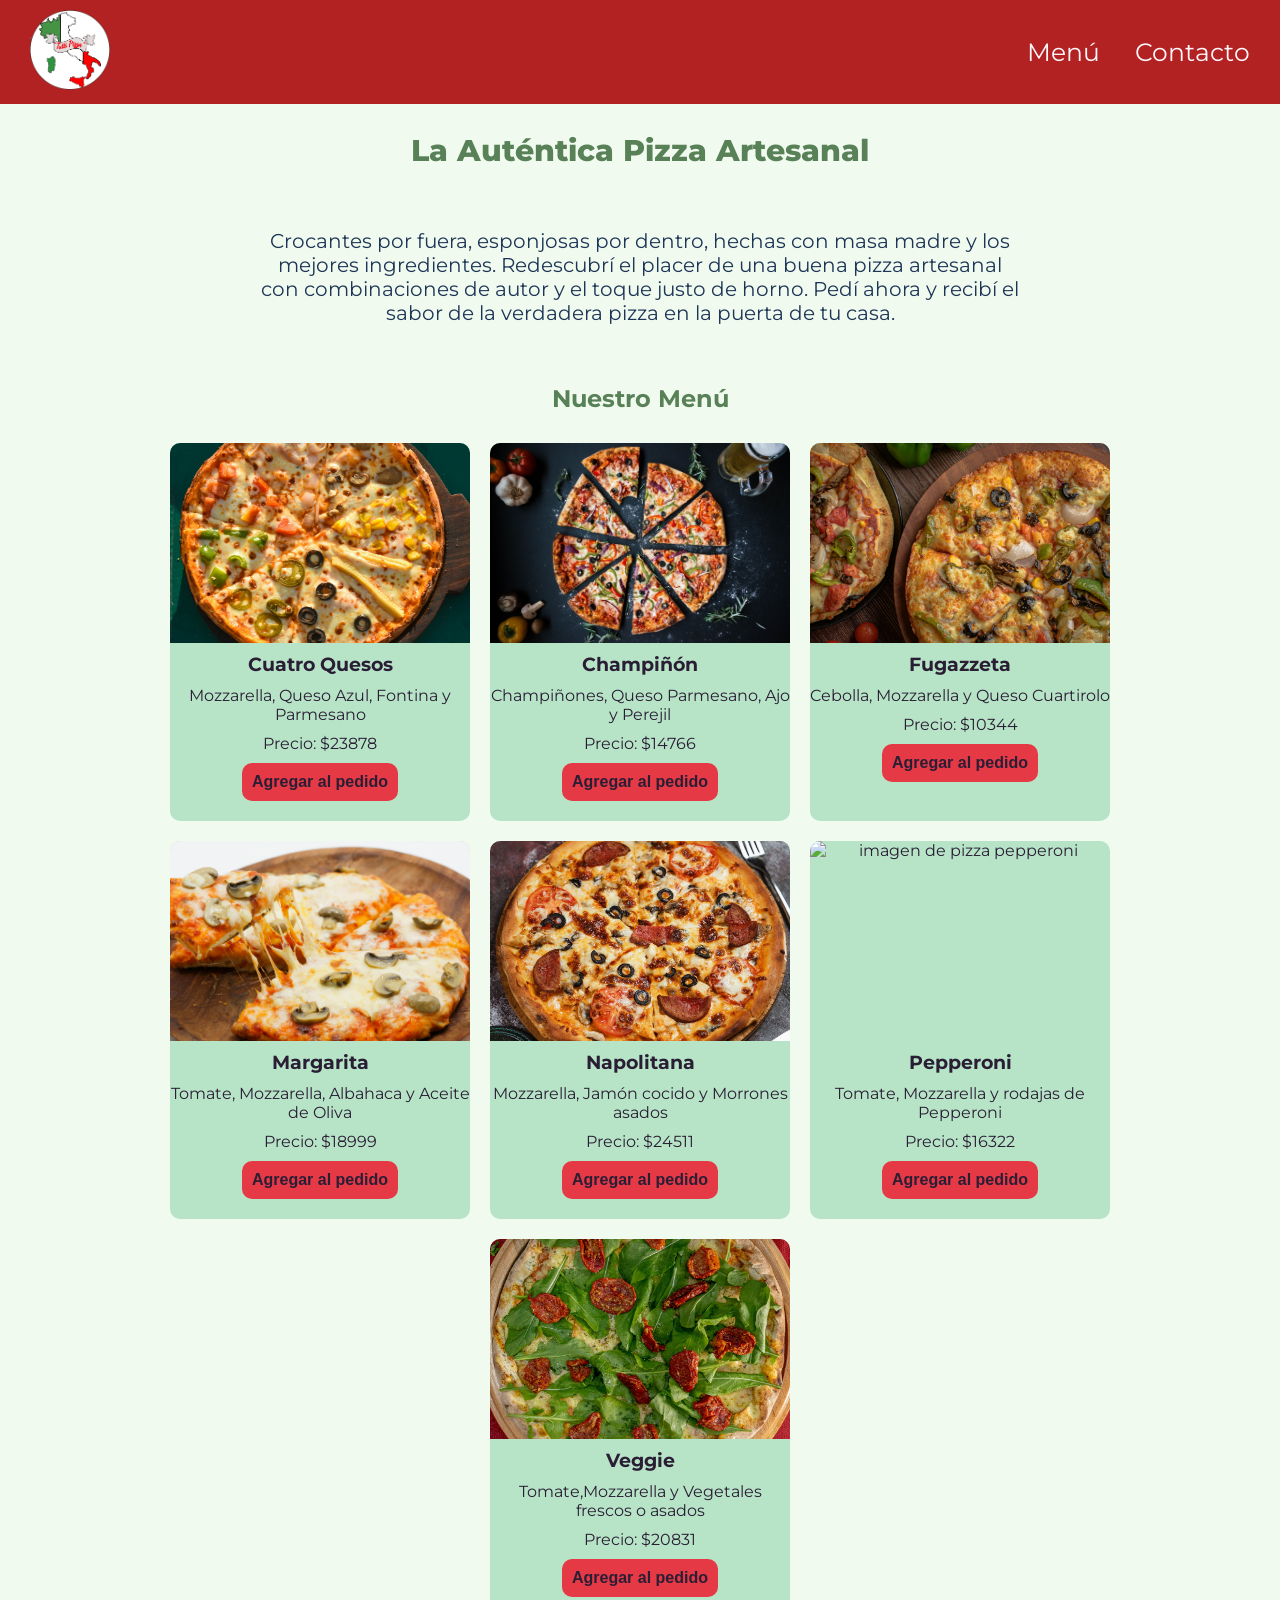
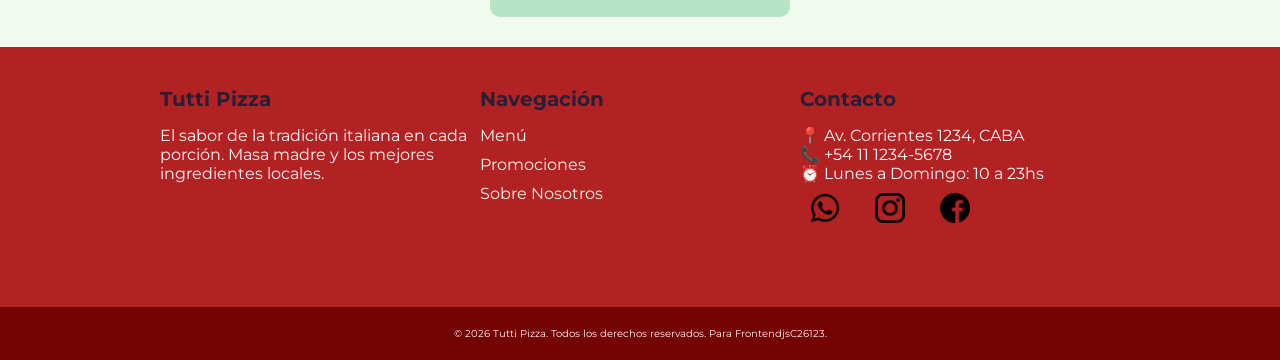
==== index.html @ c7ab47f5 "para preentrega" ====
<!doctype html>
<html lang="en">
  <head>
    <meta charset="UTF-8" />
    <meta name="viewport" content="width=device-width, initial-scale=1.0" />
    <link
      href="https://fonts.googleapis.com/css2?family=Montserrat:wght@700&family=Open+Sans&display=swap"
      rel="stylesheet"
    />
    <link rel="stylesheet" href="./css/styles.css" />
    <title>Document</title>
  </head>
  <body>
    <header>
      <div class="div-logo">
        <a class="logo" href="./index.html">
        <img src="./img/mapa5.png" alt="imagen de logo">
        </a>
      </div>

      <nav class="header-nav">
        <ul>
          <li>
            <a href="./index.html">Menú</a>
          </li>
          <li>
            <a href="./pages/contacto.html">Contacto</a>
          </li>
        </ul>
      </nav>
    </header>
    <main>
      <h1 class="titulo-home text-secondary">La Auténtica Pizza Artesanal</h1>
      <p class="parrafo">
        Crocantes por fuera, esponjosas por dentro, hechas con masa madre y los mejores ingredientes.
        Redescubrí el placer de una buena pizza artesanal 
        con combinaciones de autor y el toque justo de horno. 
        Pedí ahora y recibí el sabor de la verdadera pizza en la puerta de tu casa.
      </p>

      <section>
        <h2 class="titulo-productos">Nuestro Menú</h2>
        <div class="contenedor-tarjetas">
          <article class="card text-dark">
            <img src="./img/Cuatro Quesos.jpg" alt="imagen de pizza cuatro quesos" />
            <h3>Cuatro Quesos</h3>
            <p>Mozzarella, Queso Azul, Fontina y Parmesano</p>
            <p>Precio: $23878</p>
            <button class="btn bg-secondary text-dark">
              Agregar al pedido
            </button>
          </article>

          <article class="card">
            <img src="./img/Champiñón.jpg" alt="imagen de pizza de champiñón" />
            <h3>Champiñón</h3>
            <p>Champiñones, Queso Parmesano, Ajo y Perejil</p>
            <p>Precio: $14766</p>
            <button class="btn bg-secondary text-dark">
              Agregar al pedido
            </button>
          </article>

          <article class="card">
            <img src="./img/Fugazzeta.jpg" alt="imagen de pizza fugazzeta" />
            <h3>Fugazzeta</h3>
            <p>Cebolla, Mozzarella y Queso Cuartirolo</p>
            <p>Precio: $10344</p>
            <button class="btn bg-secondary text-dark">
              Agregar al pedido
            </button>
          </article>

          <article class="card">
            <img src="./img/Margarita.jpg" alt="imagen de pizza margarita" />
            <h3>Margarita</h3>
            <p>Tomate, Mozzarella, Albahaca y Aceite de Oliva</p>
            <p>Precio: $18999</p>
            <button class="btn bg-secondary text-dark">
              Agregar al pedido
            </button>
          </article>

          <article class="card">
            <img src="./img/Napolitana.jpg" alt="imagen de pizza napolitana" />
            <h3>Napolitana</h3>
            <p>Mozzarella, Jamón cocido y Morrones asados</p>
            <p>Precio: $24511</p>
            <button class="btn bg-secondary text-dark">
              Agregar al pedido
            </button>
          </article>

          <article class="card">
            <img src="./img/Pepperoni.jpg" alt="imagen de pizza pepperoni" />
            <h3>Pepperoni</h3>
            <p>Tomate, Mozzarella y rodajas de Pepperoni</p>
            <p>Precio: $16322</p>
            <button class="btn bg-secondary text-dark">
              Agregar al pedido
            </button>
          </article>
          
          <article class="card">
            <img src="./img/Veggie.jpg" alt="imagen de pizza veggie" />
            <h3>Veggie</h3>
            <p>Tomate,Mozzarella y Vegetales frescos o asados</p>
            <p>Precio: $20831</p>
            <button class="btn bg-secondary text-dark">
              Agregar al pedido
            </button>
          </article>


        </div>
      </section>
    </main>
    <footer>
      <div class="footer-container">
        <!-- Columna 1: Branding -->
          <div class="footer-column">
            <h3>Tutti Pizza</h3>
            <p>El sabor de la tradición italiana en cada porción. Masa madre y los mejores ingredientes locales.</p>
          </div>
        
        <!-- Columna 2: Enlaces Rápidos -->
          <div class="footer-column">
            <h4>Navegación</h4>
            <ul>
                <li><a href="#">Menú</a></li>
                <li><a href="#">Promociones</a></li>
                <li><a href="#">Sobre Nosotros</a></li>
            </ul>
        </div>
        
        <!-- Columna 3: Contacto -->
          <div class="footer-column">
            <h4>Contacto</h4>
              <p>📍 Av. Corrientes 1234, CABA</p>
              <p>📞 +54 11 1234-5678</p>
              <p>⏰ Lunes a Domingo: 10 a 23hs</p>
              <nav>
                <ul class="footer-list">
                  <li><img src="./img/whatsapp2.png" alt="logo de whatsapp" /></li>
                  <li><img src="./img/logotipo-de-instagram.png" alt="logo de logotipo-de-instagram" /></li>
                  <li><img src="./img/facebook.png" alt="logo de facebook" /></li>
                </ul>
              </nav>
          </div>
      </div>
      <div class="footer-bar">
        <p>&copy; 2026 Tutti Pizza. Todos los derechos reservados. Para FrontendjsC26123.</p>
      </div>
    </footer>
  </body>
</html>
---- css/styles.css ----
* {
  margin: 0;
  padding: 0;
  box-sizing: border-box;
}

html {
  font-size: 62.5%;
}

body {
  font-family: "Montserrat", sans-serif;
  font-size: 1.6rem;
  background: #F1FAEE;
  color: #1D3557;

  /* Lo nuevo */
  display: flex;
  flex-direction: column;
  height: 100vh;
}

main {
  width: 80%;
  margin: auto;
  padding-bottom: 3rem;

  /* Propiedad "flex" agrupa las 3 cosas: grow, shrink y basis */
  /* equivale a: flex: 1 1 0
  Puede crecer, puede achicarse, arranca sin tamaño base (0) */
  flex: 1;

  display: flex;
  flex-direction: column;
  align-items: center;
}

h1 {
  font-size: 3rem;
  font-weight: 800;
  line-height: 1.15;
  margin: 3rem 0;
}

h2 {
  color: #588157;
  font-size: 2.4rem;
  font-weight: 700;
  line-height: 1.2;
  text-align: center;
  margin: 3rem 0;
}

.btn {
  border: none;
  font-size: 1.6rem;
  font-weight: bold;
  padding: 1rem;
  border-radius: 1rem;
}

header
 {
  background:  #b22222;
  color: #fff7fb;
  width: 100%;

  display: flex;
  justify-content: space-between;
  align-items: center;
}

.logo img {
    height: 80px; /* Ajusta la altura según qué tan grande quieras el logo */
    width: auto;  /* Mantiene la proporción original para que no se deforme */
    display: block; /* Elimina espacios vacíos accidentales debajo de la imagen */
}

/* Opcional: Centrar el logo dentro del div si es necesario */


.div-logo {
  margin-left: 2rem;
  font-weight: bold;
}

.logo,
.header-nav ul li a {
  text-decoration: none;
  font-size: 2.5rem;
  color: inherit;
  display: inline-block;
  padding: 1rem;
}
.header-nav {
  margin-right: 2rem
}
.header-nav ul,
footer .footer-list {
  list-style: none;

  /* Hago que los li se acomoden en fila con una distancia entre ellos de 2rem */
  display: flex;
  gap: 1.5rem;
}

.footer-list li {
  padding: 0.5rem;
}

.footer-list img {
  width: 4rem;
  padding: 0.5rem;
}

/* -------------------------------------------------------------------------- */
/*                                   COLORES                                  */
/* -------------------------------------------------------------------------- */
.bg-primary {
  background-color: #6e5a8e;
}

.bg-secondary {
  background-color: #E63946;;
}

.text-light {
  color: #ffffff;
}

.text-dark {
  color: #2a1e35;
}

.text-secondary {
  color: #588157;
}

/* -------------------------------------------------------------------------- */
/*                                    HOME                                    */
/* -------------------------------------------------------------------------- */

.parrafo, .subtitulo-contacto {
  width: 80%;
  text-align: center;
  font-size: 2rem;
  padding: 3rem ;
}
.subtitulo-contacto {
   width: 100%;
  text-align: left;
  font-size: 2rem;
  padding: 3rem ;
}
.contenedor-tarjetas {
  margin-top: 2rem;
  display: flex;
  justify-content: center;
  flex-wrap: wrap;
  gap: 2rem;
}

.card {
  background-color: #B7E4C7;
  color: #2a1e35;
  width: 30rem;
  text-align: center;
  border-radius: 1rem;
  overflow: hidden;

  /* Nuevo: */
  display: flex;
  flex-direction: column;
  align-items: center;
  gap: 1rem;

  padding-bottom: 2rem;
}

.card img {
  width: 100%;
  height: 20rem;
  object-fit: cover;
 } 


.card:hover {
    transform: scale(1.05);
    box-shadow: 0 10px 20px rgba(0,0,0,0.1);
}

/* -------------------------------------------------------------------------- */
/*                                  CONTACTO                                  */
/* -------------------------------------------------------------------------- */
.titulo-contacto {
  margin: 2rem 0;
}

.form-contacto {
  background-color: #B7E4C7;
  color: #2a1e35;
  width: 100%;
  max-width: 50rem;
  font-size: 1.6rem;
  padding: 3rem;
  border-radius: 1rem;

  
  box-shadow: rgba(99, 99, 99, 0.2) 0px 2px 8px 0px;
}
.grupo-input{
  display: flex;
  flex-direction: column;
  gap: 0.8rem;
  margin-bottom: 2rem;
}
 .info-contacto {
    margin-top: 3rem;
    color: #1D3557;
    line-height: 1.5;
  }

  .mapa iframe {
    width: 100%;
    height: 250px;
    border: none;
    margin-top: 3rem;
  }

/* -------------------------------------------------------------------------- */
/*                                MEDIA QUERIES                               */
/* -------------------------------------------------------------------------- */
@media (max-width: 600px) {
  header,
  footer {
      flex-direction: column;
    
  }
  
  .header-nav, .div-logo {
    margin: 0;
  }
  
}
footer {
    background-color: #b22222; /* El azul oscuro que combina con el rojo tomate */
    color: #fff7fb;
    padding-top: 40px;
    width: 100%;
}

.footer-container {
    max-width: 1000px;
    margin: 0 auto;
    display: flex;
    flex-wrap: wrap; /* Para que en el celular las columnas se pongan una abajo de otra */
    justify-content: space-between;
    padding: 0 20px 40px 20px;
}

.footer-column {
    flex: 1;
    min-width: 250px; /* Evita que las columnas sean muy flacas */
    margin-bottom: 20px;
}

.footer-column h3, .footer-column h4 {
    color: #2a1e35; /* Rojo tomate para resaltar los títulos */
    margin-bottom: 15px;
    font-size: 2rem
}

.footer-column ul {
    list-style: none;
    padding: 0;
}

.footer-column ul li {
    margin-bottom: 10px;
}

.footer-column ul li a {
    color: #F1FAEE;
    text-decoration: none;
    transition: color 0.3s;
}

.footer-column ul li a:hover {
    color: #A3B18A; /* El verde clarito que elegiste para el hover */
}

.footer-bar {
    text-align: center;
    background-color: #740303; /* Un tono un poquito más oscuro para la base final */
    padding: 20px 0;
    font-size: 1rem;
}
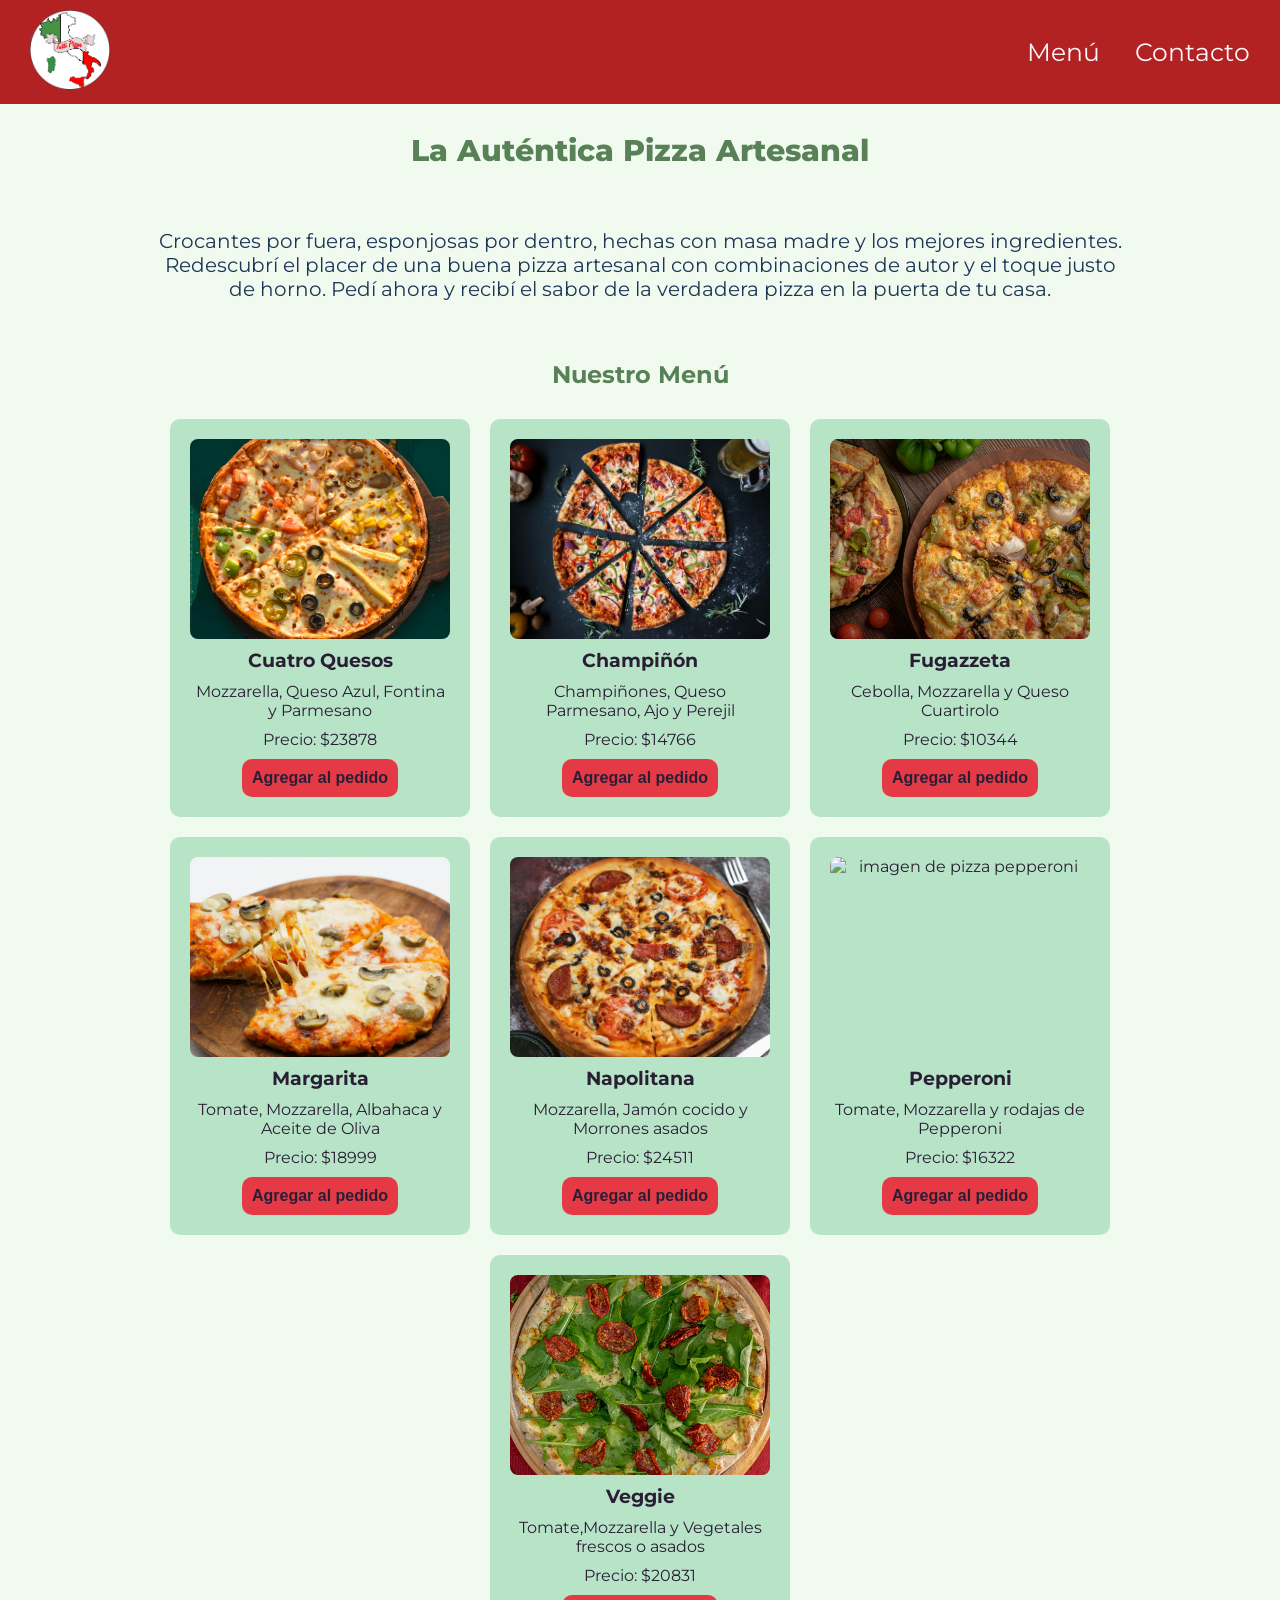
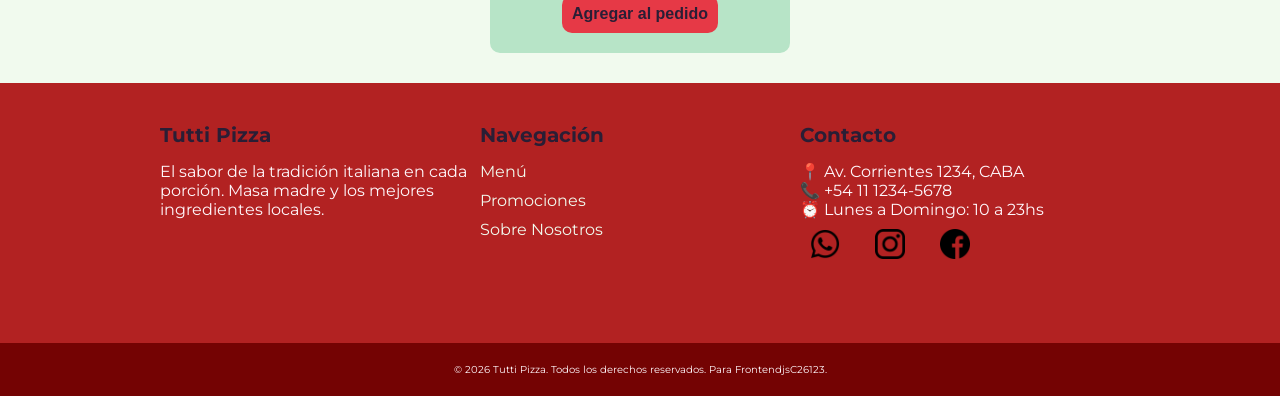
==== commit 32c631ba: "últimos cambios" ====
--- a/index.html
+++ b/index.html
@@ -117,13 +117,13 @@
     </main>
     <footer>
       <div class="footer-container">
-        <!-- Columna 1: Branding -->
+        <!-- Columna 1 -->
           <div class="footer-column">
             <h3>Tutti Pizza</h3>
             <p>El sabor de la tradición italiana en cada porción. Masa madre y los mejores ingredientes locales.</p>
           </div>
         
-        <!-- Columna 2: Enlaces Rápidos -->
+        <!-- Columna 2 -->
           <div class="footer-column">
             <h4>Navegación</h4>
             <ul>
@@ -133,7 +133,7 @@
             </ul>
         </div>
         
-        <!-- Columna 3: Contacto -->
+        <!-- Columna 3 -->
           <div class="footer-column">
             <h4>Contacto</h4>
               <p>📍 Av. Corrientes 1234, CABA</p>
--- a/css/styles.css
+++ b/css/styles.css
@@ -14,7 +14,7 @@
   background: #F1FAEE;
   color: #1D3557;
 
-  /* Lo nuevo */
+  
   display: flex;
   flex-direction: column;
   height: 100vh;
@@ -25,9 +25,7 @@
   margin: auto;
   padding-bottom: 3rem;
 
-  /* Propiedad "flex" agrupa las 3 cosas: grow, shrink y basis */
-  /* equivale a: flex: 1 1 0
-  Puede crecer, puede achicarse, arranca sin tamaño base (0) */
+  
   flex: 1;
 
   display: flex;
@@ -71,13 +69,10 @@
 }
 
 .logo img {
-    height: 80px; /* Ajusta la altura según qué tan grande quieras el logo */
-    width: auto;  /* Mantiene la proporción original para que no se deforme */
-    display: block; /* Elimina espacios vacíos accidentales debajo de la imagen */
-}
-
-/* Opcional: Centrar el logo dentro del div si es necesario */
-
+    height: 80px; 
+    width: auto;  
+    display: block; 
+}
 
 .div-logo {
   margin-left: 2rem;
@@ -99,7 +94,7 @@
 footer .footer-list {
   list-style: none;
 
-  /* Hago que los li se acomoden en fila con una distancia entre ellos de 2rem */
+ 
   display: flex;
   gap: 1.5rem;
 }
@@ -116,9 +111,6 @@
 /* -------------------------------------------------------------------------- */
 /*                                   COLORES                                  */
 /* -------------------------------------------------------------------------- */
-.bg-primary {
-  background-color: #6e5a8e;
-}
 
 .bg-secondary {
   background-color: #E63946;;
@@ -141,7 +133,7 @@
 /* -------------------------------------------------------------------------- */
 
 .parrafo, .subtitulo-contacto {
-  width: 80%;
+  width: 100%;
   text-align: center;
   font-size: 2rem;
   padding: 3rem ;
@@ -167,8 +159,8 @@
   text-align: center;
   border-radius: 1rem;
   overflow: hidden;
-
-  /* Nuevo: */
+  padding: 20px;
+  
   display: flex;
   flex-direction: column;
   align-items: center;
@@ -181,6 +173,7 @@
   width: 100%;
   height: 20rem;
   object-fit: cover;
+  border-radius: 8px;
  } 
 
 
@@ -226,6 +219,62 @@
     border: none;
     margin-top: 3rem;
   }
+/* -------------------------------------------------------------------------- */
+/*                                PIÉ DE PÁGINA                              */
+/* -------------------------------------------------------------------------- */
+footer {
+    background-color: #b22222; 
+    color: #fff7fb;
+    padding-top: 40px;
+    width: 100%;
+}
+
+.footer-container {
+    max-width: 1000px;
+    margin: 0 auto;
+    display: flex;
+    flex-wrap: wrap; 
+    justify-content: space-between;
+    padding: 0 20px 40px 20px;
+}
+
+.footer-column {
+    flex: 1;
+    min-width: 250px; 
+    margin-bottom: 20px;
+}
+
+.footer-column h3, .footer-column h4 {
+    color: #2a1e35; 
+    margin-bottom: 15px;
+    font-size: 2rem
+}
+
+.footer-column ul {
+    list-style: none;
+    padding: 0;
+}
+
+.footer-column ul li {
+    margin-bottom: 10px;
+}
+
+.footer-column ul li a {
+    color: #F1FAEE;
+    text-decoration: none;
+    transition: color 0.3s;
+}
+
+.footer-column ul li a:hover {
+    color: #A3B18A; 
+}
+
+.footer-bar {
+    text-align: center;
+    background-color: #740303; 
+    padding: 20px 0;
+    font-size: 1rem;
+}
 
 /* -------------------------------------------------------------------------- */
 /*                                MEDIA QUERIES                               */
@@ -242,56 +291,4 @@
   }
   
 }
-footer {
-    background-color: #b22222; /* El azul oscuro que combina con el rojo tomate */
-    color: #fff7fb;
-    padding-top: 40px;
-    width: 100%;
-}
-
-.footer-container {
-    max-width: 1000px;
-    margin: 0 auto;
-    display: flex;
-    flex-wrap: wrap; /* Para que en el celular las columnas se pongan una abajo de otra */
-    justify-content: space-between;
-    padding: 0 20px 40px 20px;
-}
-
-.footer-column {
-    flex: 1;
-    min-width: 250px; /* Evita que las columnas sean muy flacas */
-    margin-bottom: 20px;
-}
-
-.footer-column h3, .footer-column h4 {
-    color: #2a1e35; /* Rojo tomate para resaltar los títulos */
-    margin-bottom: 15px;
-    font-size: 2rem
-}
-
-.footer-column ul {
-    list-style: none;
-    padding: 0;
-}
-
-.footer-column ul li {
-    margin-bottom: 10px;
-}
-
-.footer-column ul li a {
-    color: #F1FAEE;
-    text-decoration: none;
-    transition: color 0.3s;
-}
-
-.footer-column ul li a:hover {
-    color: #A3B18A; /* El verde clarito que elegiste para el hover */
-}
-
-.footer-bar {
-    text-align: center;
-    background-color: #740303; /* Un tono un poquito más oscuro para la base final */
-    padding: 20px 0;
-    font-size: 1rem;
-}
+
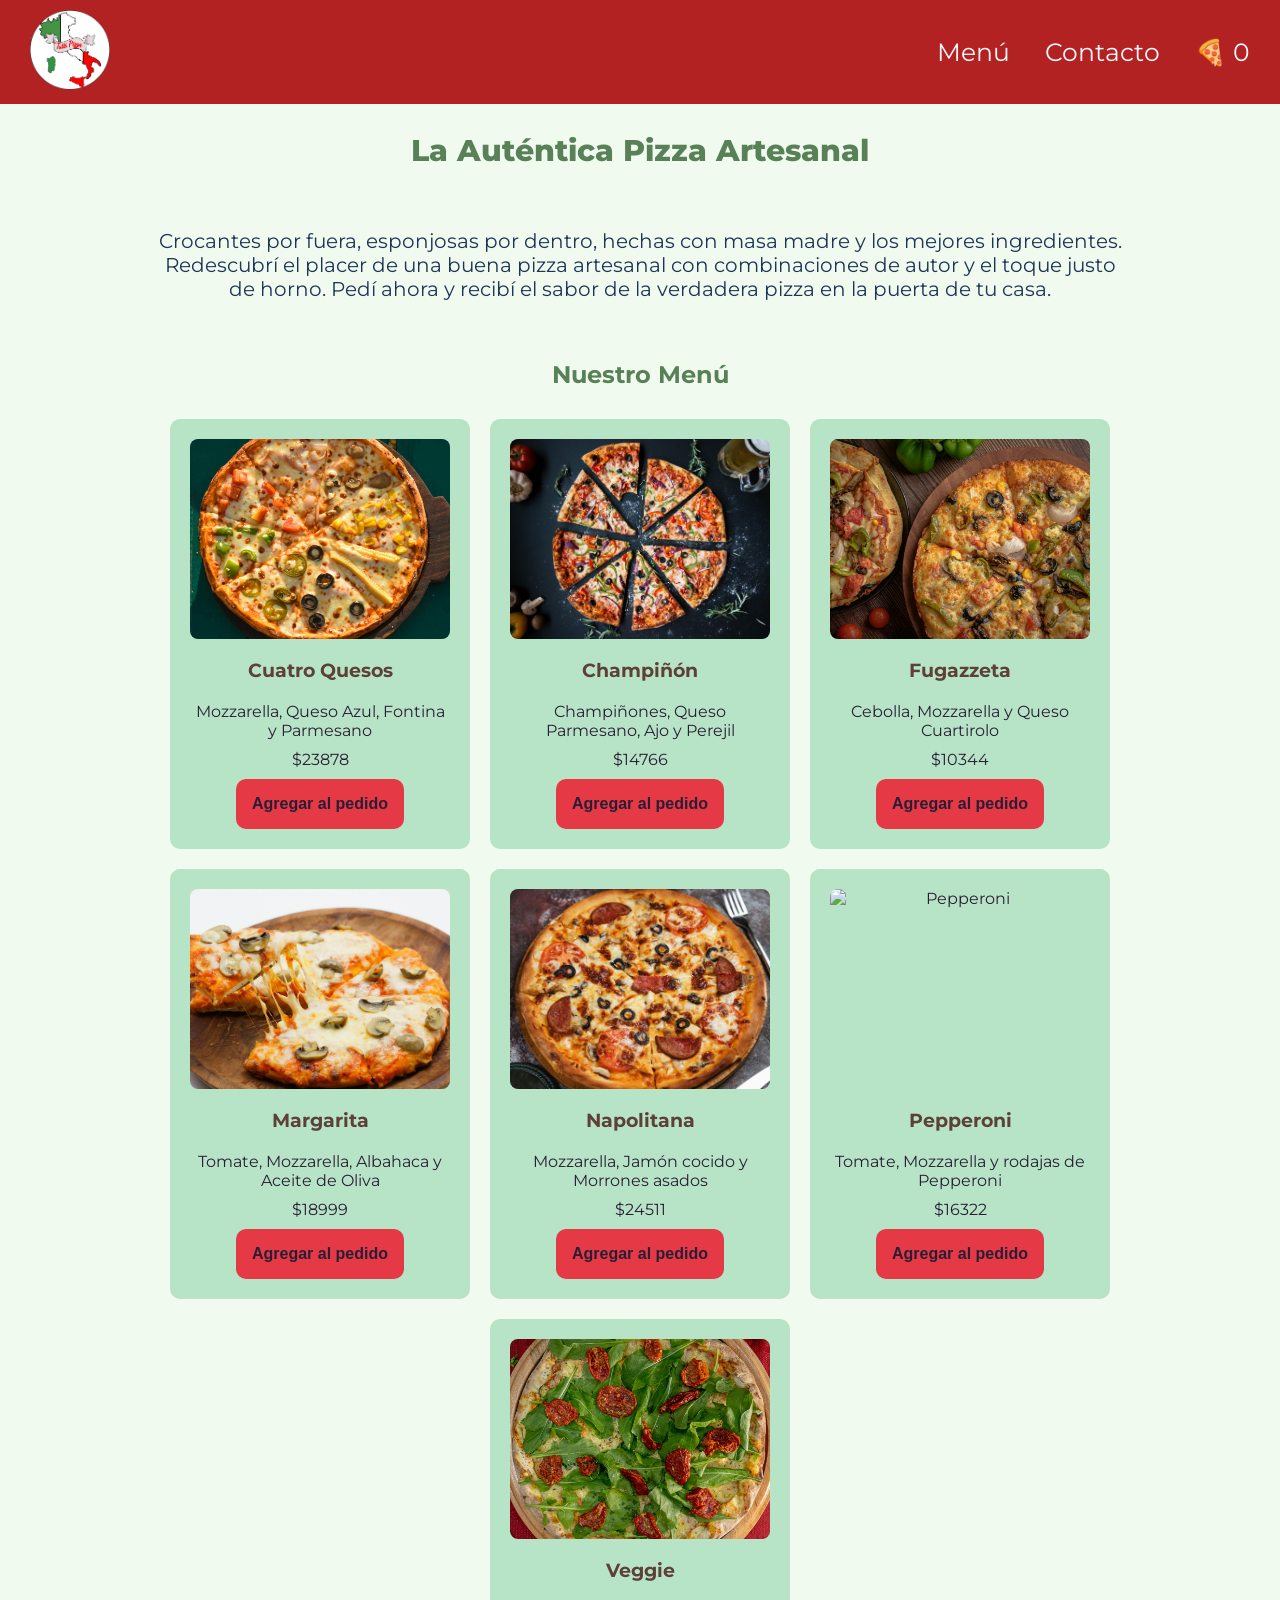
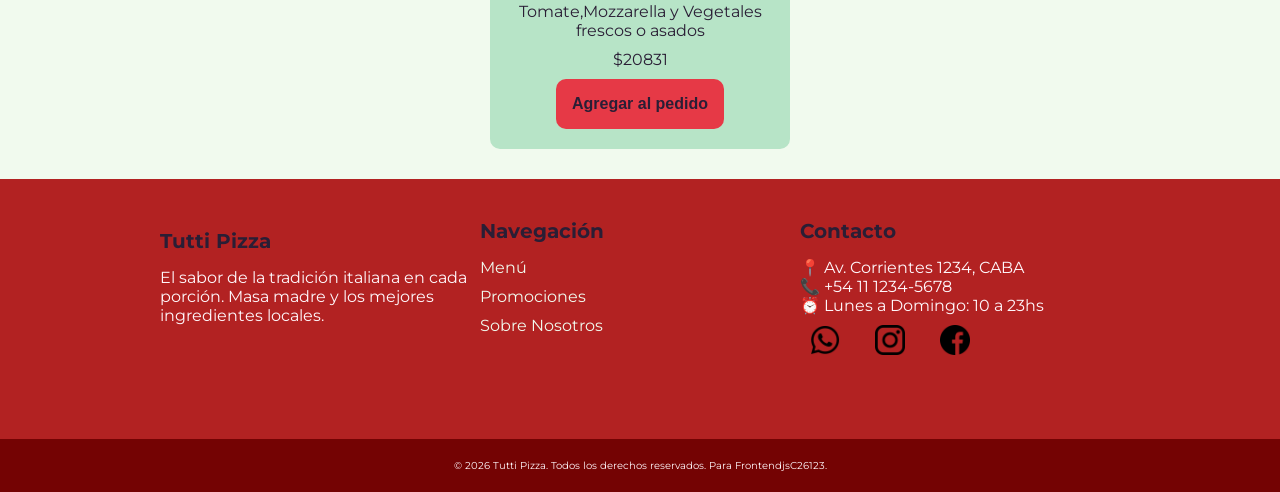
==== commit cc8e232c: "Entrega final" ====
--- a/index.html
+++ b/index.html
@@ -26,6 +26,9 @@
           <li>
             <a href="./pages/contacto.html">Contacto</a>
           </li>
+          <li>
+            <a href="./pages/carrito.html" class="pizza-icono">🍕 <span id="contador-carrito">0</span></a>
+          </li>
         </ul>
       </nav>
     </header>
@@ -40,8 +43,8 @@
 
       <section>
         <h2 class="titulo-productos">Nuestro Menú</h2>
-        <div class="contenedor-tarjetas">
-          <article class="card text-dark">
+        <div id ="contenedor-tarjetas" class="contenedor-tarjetas">
+          <!--article class="card text-dark">
             <img src="./img/Cuatro Quesos.jpg" alt="imagen de pizza cuatro quesos" />
             <h3>Cuatro Quesos</h3>
             <p>Mozzarella, Queso Azul, Fontina y Parmesano</p>
@@ -49,7 +52,7 @@
             <button class="btn bg-secondary text-dark">
               Agregar al pedido
             </button>
-          </article>
+          </!--article>
 
           <article class="card">
             <img src="./img/Champiñón.jpg" alt="imagen de pizza de champiñón" />
@@ -109,7 +112,7 @@
             <button class="btn bg-secondary text-dark">
               Agregar al pedido
             </button>
-          </article>
+          </article>-->
 
 
         </div>
@@ -152,6 +155,8 @@
         <p>&copy; 2026 Tutti Pizza. Todos los derechos reservados. Para FrontendjsC26123.</p>
       </div>
     </footer>
+      <script src="./js/index.js" type="module"></script>
+      <script src="https://cdn.jsdelivr.net/npm/sweetalert2@11"></script>
   </body>
 </html>
 
--- a/css/styles.css
+++ b/css/styles.css
@@ -48,13 +48,35 @@
   text-align: center;
   margin: 3rem 0;
 }
+h3 {
+  color: #5D4037;
+  margin:1rem 0;
+}
+p1 {
+  font-weight: bold;
+  color: #1D3557; /* Total resaltado en dorado suave */
+  margin-top: 15px;
+  background-color: #28b903;
+}
+  
 
 .btn {
   border: none;
   font-size: 1.6rem;
   font-weight: bold;
-  padding: 1rem;
+  padding: 1.6rem;
   border-radius: 1rem;
+}
+.btn-eliminar-carrito {
+  background-color:  #04c52e;
+  border: 2px solid #038a03;
+}
+.btn-vaciar-carrito {
+  background-color: #FFB74D;
+  color: #1d1a20;
+}
+.btn-vaciar-carrito:hover {
+  background-color: #FFA726;
 }
 
 header
@@ -226,7 +248,7 @@
     background-color: #b22222; 
     color: #fff7fb;
     padding-top: 40px;
-    width: 100%;
+    width: 100%;  
 }
 
 .footer-container {
@@ -235,7 +257,7 @@
     display: flex;
     flex-wrap: wrap; 
     justify-content: space-between;
-    padding: 0 20px 40px 20px;
+    padding: 0 20px 40px 20px;  
 }
 
 .footer-column {
@@ -274,6 +296,17 @@
     background-color: #740303; 
     padding: 20px 0;
     font-size: 1rem;
+}
+/* -------------------------------------------------------------------------- */
+/*                               Carrito                              */
+/* -------------------------------------------------------------------------- */
+.mensaje-carrito-vacio {
+  font-size: 2.5rem;
+  text-align: center;
+  margin-top: 2rem;
+}
+.acciones-carrito {
+  margin-top: 2rem;
 }
 
 /* -------------------------------------------------------------------------- */
@@ -290,5 +323,4 @@
     margin: 0;
   }
   
-}
-
+}
